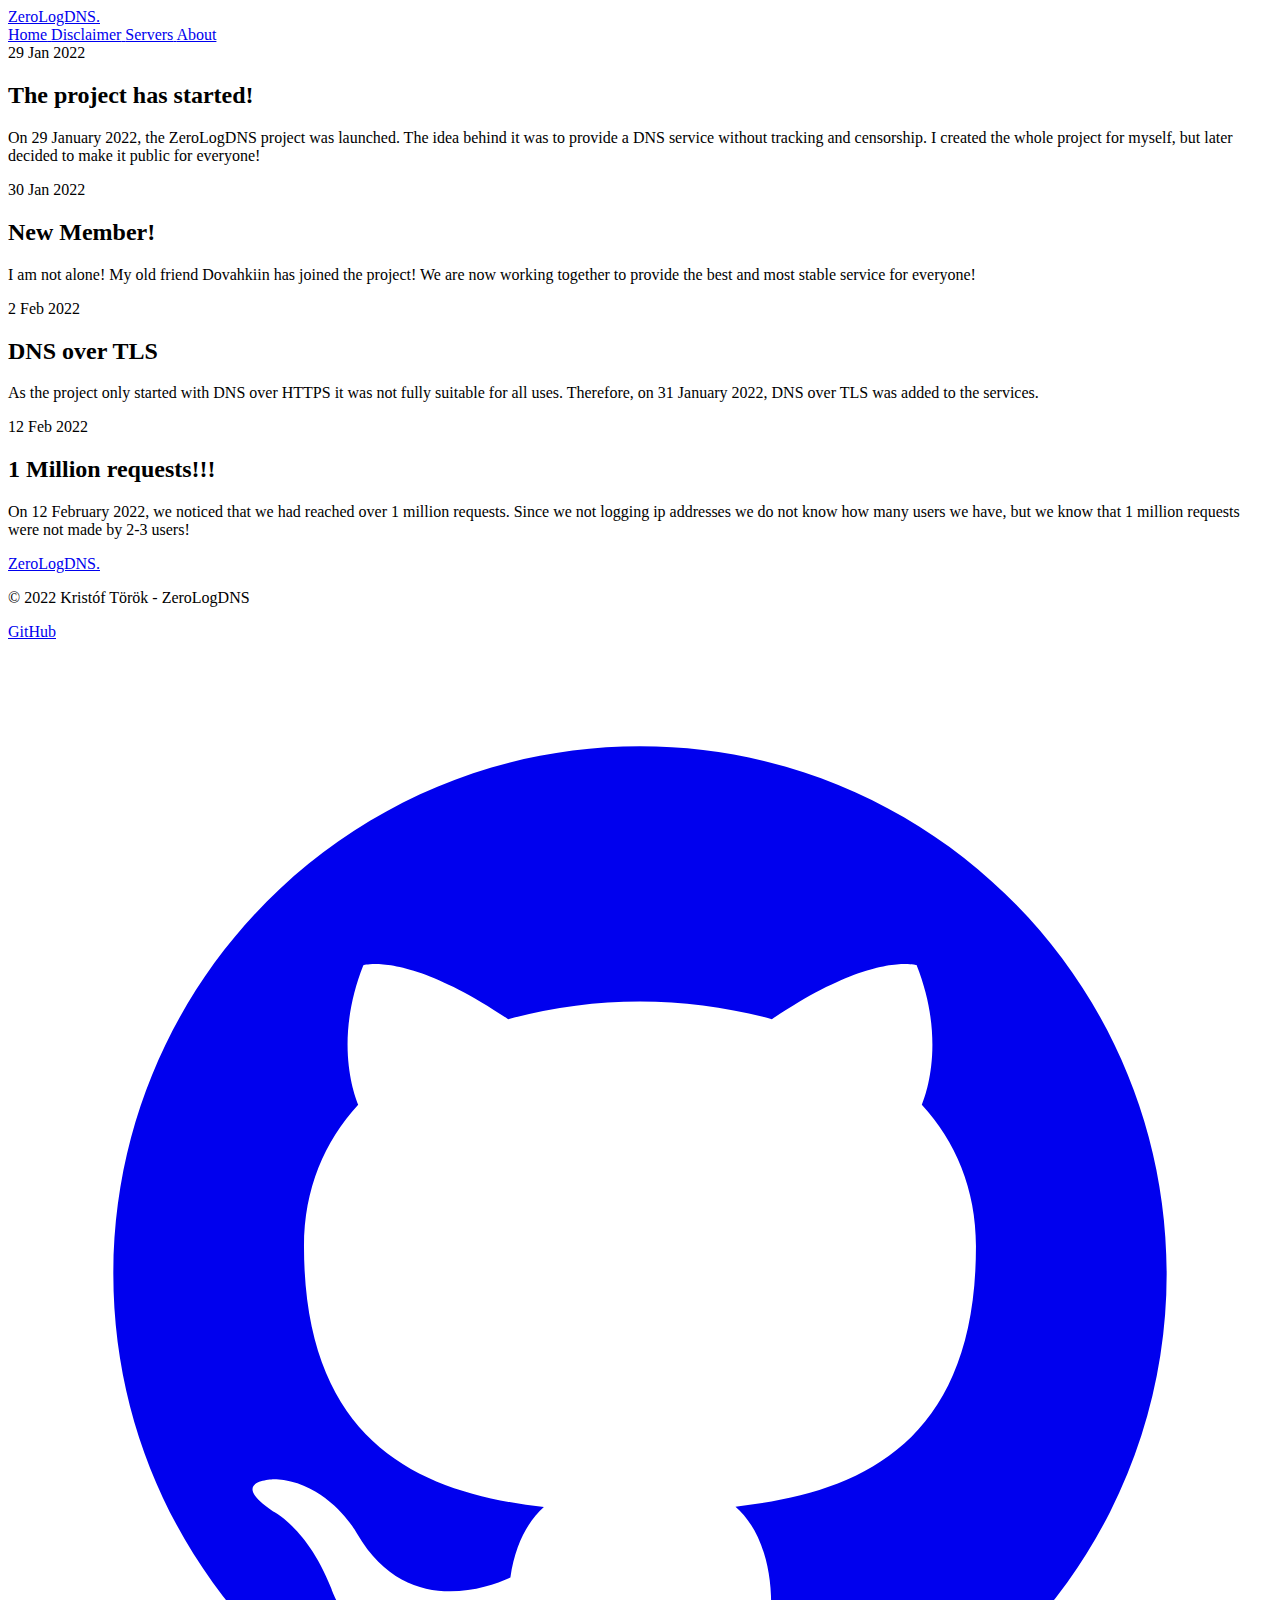
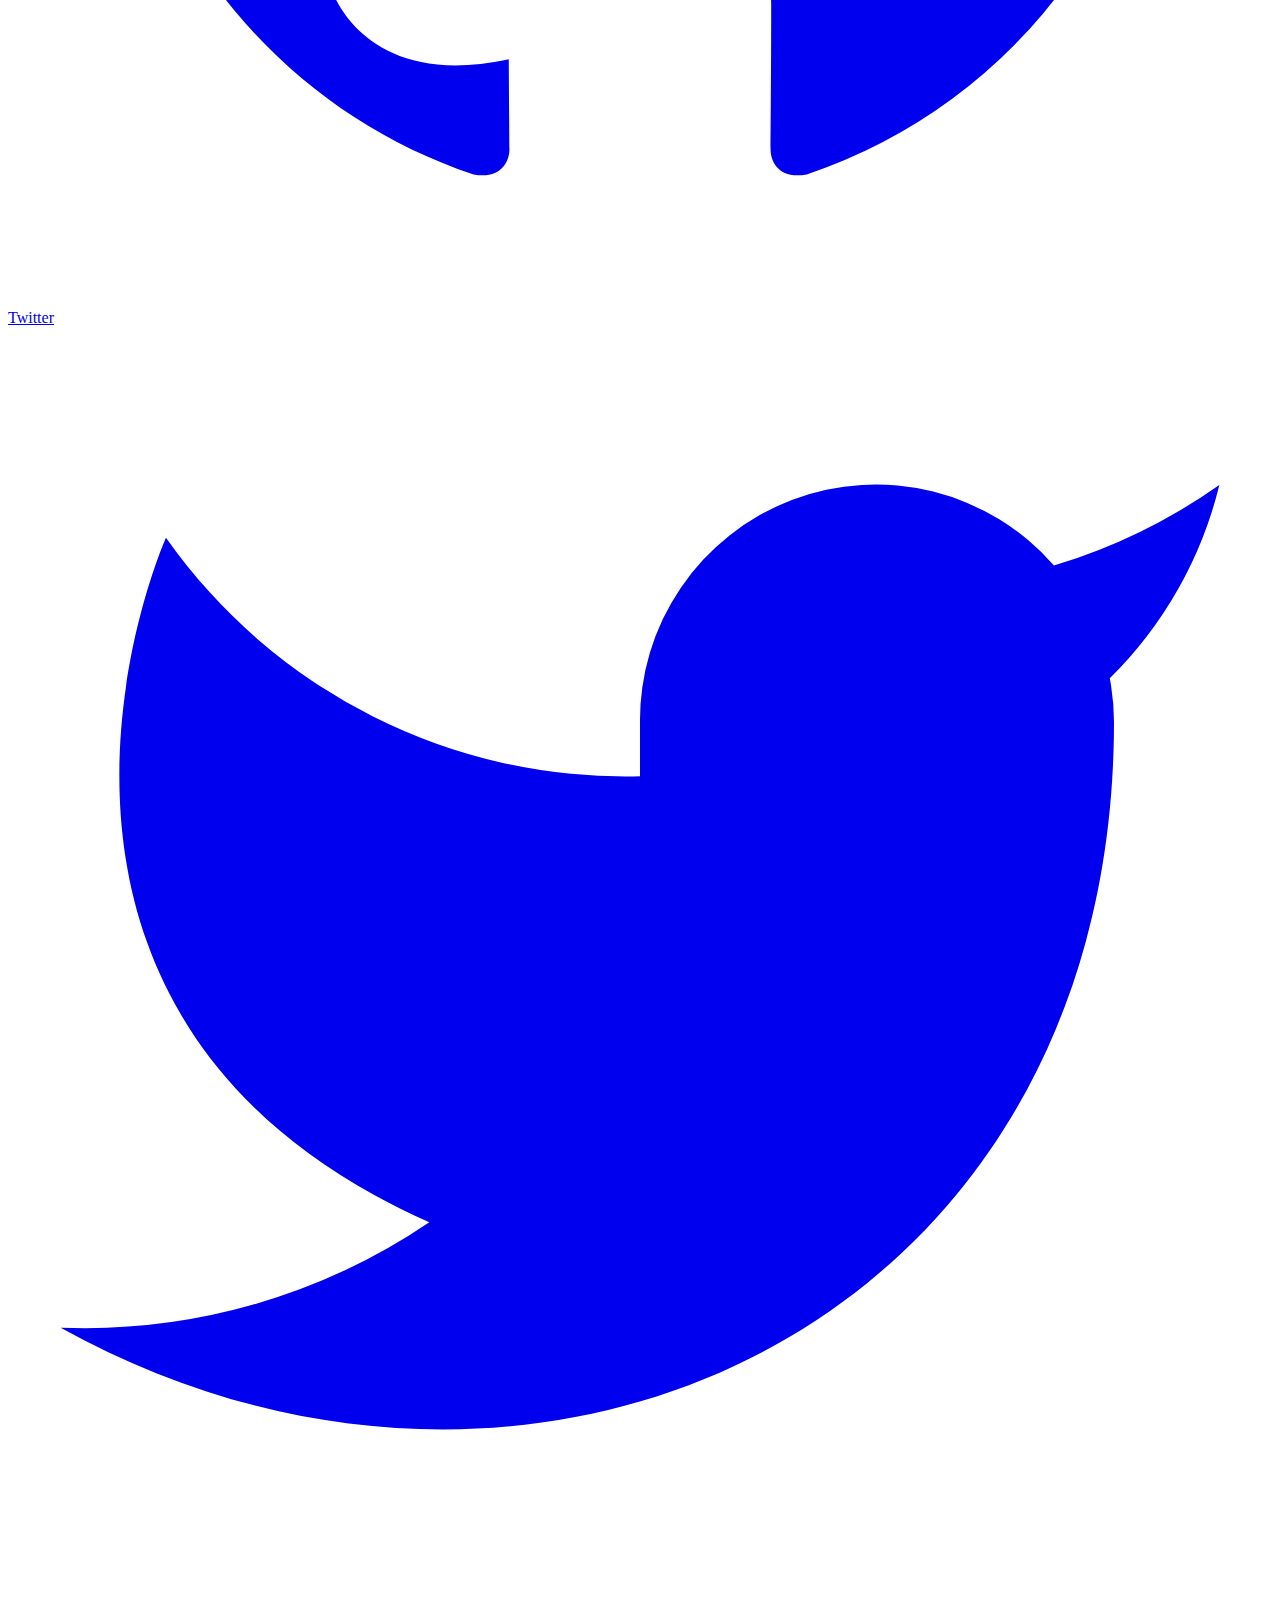
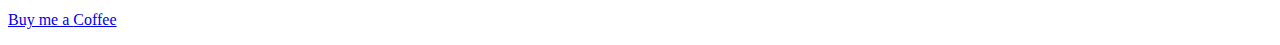
==== about/index.html @ b46fa1b1 "Add files via upload" ====
<!DOCTYPE html>
<html lang="en">
<head>
    <title>ZeroLogDNS - About</title>
    <meta charset="UTF-8" />
    <meta name="viewport" content="width=device-width, initial-scale=1.0">
    <meta name="title" content="ZeroLogDNS">
    <meta name="description" content="Our Story!">
    <meta name="keywords" content="DNS,Free,ZeroLog,ZeroDNS">
    <meta name="robots" content="index, follow">
    <meta http-equiv="Content-Type" content="text/html; charset=utf-8">
    <meta name="language" content="English">
    <meta name="revisit-after" content="7 days">
    <meta name="author" content="ZeroLogDNS">
    <meta property="og:image" content="https://zeroLogdns.com/static/images/zerologdns.webp">
    <meta property="og:image:type" content="image/webp">
    <meta property="og:image:width" content="1280" />
    <meta property="og:image:height" content="720" />
    <meta name="twitter:card" content="summary_large_image" />
    <meta name="twitter:title" content="ZeroLogDNS" />
    <meta name="twitter:description" content="Prevent your ISP From Sharing Your Personal Data! Use ZeroLogDNS for free with fast & secure technologies!" />
    <meta name="twitter:url" content="https://zerologdns.com" />
    <meta name="twitter:image" content="https://zeroLogdns.com/static/images/zerologdns.webp" />
    <meta name="twitter:site" content="@docta00" />
    <link rel="stylesheet" type="text/css" href="/static/css/font.css" media="all">
    <link rel="stylesheet" type="text/css" href="/static/css/tailwind.css" media="all">
    <link rel="stylesheet" type="text/css" href="/static/css/banner.css" media="all">
    <script type="application/ld+json">
        {
            "@context": "https://schema.org",
            "@type": "Article",
            "publisher": {  
                "@type": "Organization",
                "name": "ZeroLogDNS",
                "url": "https://zeroLogdns.com",
                "logo": {
                    "@type": "ImageObject",
                    "url": "https://zeroLogdns.com/static/images/zerologdns.webp"
                }
            },
            "headline": "ZeroLogDNS",
            "url": "https://zerologdns.com",
            "image": {
                "@type": "ImageObject",
                "url": "https://zeroLogdns.com/static/images/zerologdns.webp",
                "width": 1280,
                "height": 720
            },
            "keywords": "Logs, DNS, Free",
            "description": "Our Story!",
            "mainEntityOfPage": {
                "@type": "WebPage",
                "@id": "https://zerologdns.com"
            }
        }
    </script>
    <style>

        html {  
            overflow: scroll;
            overflow-x: hidden;
            scrollbar-width: none;
            -ms-overflow-style: none;
        }
        ::-webkit-scrollbar {
          display: none;
        }
    </style>
</head>
<body style="font-family: Alatsi">

<!-- navbar -->
<section class="relative w-full px-8 text-gray-700 bg-white body-font">
    <div class="container flex flex-col flex-wrap items-center justify-between py-5 mx-auto md:flex-row max-w-7xl">
        <a href="/" class="relative z-10 flex items-center w-auto text-2xl font-extrabold leading-none text-black select-none">ZeroLogDNS<span class="text-purple-500">.</span></a>

        <nav class="top-0 left-0 z-0 flex items-center justify-center w-full h-full py-5 -ml-0 space-x-5 text-base md:-ml-5 md:py-0 md:absolute">
            <a href="/" class="relative font-medium leading-6 text-gray-600 transition duration-150 ease-out hover:text-gray-900" x-data="{ hover: false }" @mouseenter="hover = true" @mouseleave="hover = false">
                <span class="block">Home</span>
                <span class="absolute bottom-0 left-0 inline-block w-full h-0.5 -mb-1 overflow-hidden">
                    <span x-show="hover" class="absolute inset-0 inline-block w-full h-1 h-full transform bg-gray-900" x-transition:enter="transition ease duration-200" x-transition:enter-start="scale-0" x-transition:enter-end="scale-100" x-transition:leave="transition ease-out duration-300" x-transition:leave-start="scale-100" x-transition:leave-end="scale-0" style="display: none;"></span>
                </span>
            </a>
            <a href="/disclaimer" class="relative font-medium leading-6 text-gray-600 transition duration-150 ease-out hover:text-gray-900" x-data="{ hover: false }" @mouseenter="hover = true" @mouseleave="hover = false">
                <span class="block">Disclaimer</span>
                <span class="absolute bottom-0 left-0 inline-block w-full h-0.5 -mb-1 overflow-hidden">
                    <span x-show="hover" class="absolute inset-0 inline-block w-full h-1 h-full transform bg-gray-900" x-transition:enter="transition ease duration-200" x-transition:enter-start="scale-0" x-transition:enter-end="scale-100" x-transition:leave="transition ease-out duration-300" x-transition:leave-start="scale-100" x-transition:leave-end="scale-0" style="display: none;"></span>
                </span>
            </a>
            <a href="/servers" class="relative font-medium leading-6 text-gray-600 transition duration-150 ease-out hover:text-gray-900" x-data="{ hover: false }" @mouseenter="hover = true" @mouseleave="hover = false">
                <span class="block">Servers</span>
                <span class="absolute bottom-0 left-0 inline-block w-full h-0.5 -mb-1 overflow-hidden">
                    <span x-show="hover" class="absolute inset-0 inline-block w-full h-1 h-full transform bg-gray-900" x-transition:enter="transition ease duration-200" x-transition:enter-start="scale-0" x-transition:enter-end="scale-100" x-transition:leave="transition ease-out duration-300" x-transition:leave-start="scale-100" x-transition:leave-end="scale-0" style="display: none;"></span>
                </span>
            </a>
            <a href="/about" class="relative font-medium leading-6 text-gray-600 transition duration-150 ease-out hover:text-gray-900" x-data="{ hover: false }" @mouseenter="hover = true" @mouseleave="hover = false">
                <span class="block">About</span>
                <span class="absolute bottom-0 left-0 inline-block w-full h-0.5 -mb-1 overflow-hidden">
                    <span x-show="hover" class="absolute inset-0 inline-block w-full h-1 h-full transform bg-gray-900" x-transition:enter="transition ease duration-200" x-transition:enter-start="scale-0" x-transition:enter-end="scale-100" x-transition:leave="transition ease-out duration-300" x-transition:leave-start="scale-100" x-transition:leave-end="scale-0" style="display: none;"></span>
                </span>
            </a>
        </nav>
    </div>
</section>

<!-- Tartalom -->
<section class="text-gray-600 body-font overflow-hidden">
    <div class="container px-5 py-24 mx-auto">
      <div class="-my-8 divide-y-2 divide-gray-100">
        <div class="py-8 flex flex-wrap md:flex-nowrap">
          <div class="md:w-64 md:mb-0 mb-6 flex-shrink-0 flex flex-col">
            <span class="mt-1 text-gray-500 text-sm">29 Jan 2022</span>
          </div>
          <div class="md:flex-grow">
            <h2 class="text-2xl font-medium text-gray-900 title-font mb-2">The project has started!</h2>
            <p class="leading-relaxed">On 29 January 2022, the ZeroLogDNS project was launched. The idea behind it was to provide a DNS service without tracking and censorship. I created the whole project for myself, but later decided to make it public for everyone!</p>
          </div>
        </div>
        <div class="py-8 flex flex-wrap md:flex-nowrap">
          <div class="md:w-64 md:mb-0 mb-6 flex-shrink-0 flex flex-col">
            <span class="mt-1 text-gray-500 text-sm">30 Jan 2022</span>
          </div>
          <div class="md:flex-grow">
            <h2 class="text-2xl font-medium text-gray-900 title-font mb-2">New Member!</h2>
            <p class="leading-relaxed">I am not alone! My old friend Dovahkiin has joined the project! We are now working together to provide the best and most stable service for everyone! </p>
          </div>
        </div>
        <div class="py-8 flex flex-wrap md:flex-nowrap">
          <div class="md:w-64 md:mb-0 mb-6 flex-shrink-0 flex flex-col">
            <span class="text-sm text-gray-500">2 Feb 2022</span>
          </div>
          <div class="md:flex-grow">
            <h2 class="text-2xl font-medium text-gray-900 title-font mb-2">DNS over TLS</h2>
            <p class="leading-relaxed">As the project only started with DNS over HTTPS it was not fully suitable for all uses. Therefore, on 31 January 2022, DNS over TLS was added to the services.</p>
          </div>
        </div>
        <div class="py-8 flex flex-wrap md:flex-nowrap">
            <div class="md:w-64 md:mb-0 mb-6 flex-shrink-0 flex flex-col">
              <span class="mt-1 text-gray-500 text-sm">12 Feb 2022</span>
            </div>
            <div class="md:flex-grow">
              <h2 class="text-2xl font-medium text-gray-900 title-font mb-2">1 Million requests!!!</h2>
              <p class="leading-relaxed">On 12 February 2022, we noticed that we had reached over 1 million requests. Since we not logging ip addresses we do not know how many users we have, but we know that 1 million requests were not made by 2-3 users! </p>
            </div>
          </div>
      </div>
    </div>
  </section>

<!-- Footer -->
<section class="text-gray-700 bg-white body-font">
    <div class="container flex flex-col items-center px-8 py-8 mx-auto max-w-7xl sm:flex-row">
        <a href="/" class="text-xl font-black leading-none text-gray-900 select-none logo">ZeroLogDNS<span class="text-purple-500">.</span></a>
        <p class="mt-4 text-sm text-gray-600 sm:ml-4 sm:pl-4 sm:border-l sm:border-gray-200 sm:mt-0">© 2022 Kristóf Török - ZeroLogDNS</p>
        <span class="inline-flex justify-center mt-4 space-x-5 sm:ml-auto sm:mt-0 sm:justify-start">


            <a href="https://github.com/ZeroLogDNS" class="text-gray-400 hover:text-gray-500">
                <span class="sr-only">GitHub</span>
                <svg class="w-6 h-6" fill="currentColor" viewBox="0 0 24 24" aria-hidden="true">
                    <path fill-rule="evenodd" d="M12 2C6.477 2 2 6.484 2 12.017c0 4.425 2.865 8.18 6.839 9.504.5.092.682-.217.682-.483 0-.237-.008-.868-.013-1.703-2.782.605-3.369-1.343-3.369-1.343-.454-1.158-1.11-1.466-1.11-1.466-.908-.62.069-.608.069-.608 1.003.07 1.531 1.032 1.531 1.032.892 1.53 2.341 1.088 2.91.832.092-.647.35-1.088.636-1.338-2.22-.253-4.555-1.113-4.555-4.951 0-1.093.39-1.988 1.029-2.688-.103-.253-.446-1.272.098-2.65 0 0 .84-.27 2.75 1.026A9.564 9.564 0 0112 6.844c.85.004 1.705.115 2.504.337 1.909-1.296 2.747-1.027 2.747-1.027.546 1.379.202 2.398.1 2.651.64.7 1.028 1.595 1.028 2.688 0 3.848-2.339 4.695-4.566 4.943.359.309.678.92.678 1.855 0 1.338-.012 2.419-.012 2.747 0 .268.18.58.688.482A10.019 10.019 0 0022 12.017C22 6.484 17.522 2 12 2z" clip-rule="evenodd"></path>
                </svg>
            </a>
            <a href="https://twitter.com/zerologdns" class="text-gray-400 hover:text-gray-500">
                <span class="sr-only">Twitter</span>
                <svg class="w-6 h-6" fill="currentColor" viewBox="0 0 24 24" aria-hidden="true">
                    <path fill-rule="evenodd" d="M23 3a10.9 10.9 0 01-3.14 1.53 4.48 4.48 0 00-7.86 3v1A10.66 10.66 0 013 4s-4 9 5 13a11.64 11.64 0 01-7 2c9 5 20 0 20-11.5a4.5 4.5 0 00-.08-.83A7.72 7.72 0 0023 3z"> clip-rule="evenodd"></path>
                </svg>
            </a>
        </span>

        <p class="mt-4 text-base text-gray-700 sm:ml-4 sm:pl-5 sm:border-l sm:border-gray-200 sm:mt-0"><a href="https://www.buymeacoffee.com/zerologdns"> Buy me a <a class="text-yellow-500" href="https://www.buymeacoffee.com/zerologdns">Coffee</a> </a></p>
    </div>
</section>

<!-- Alpinejs -->
<script src="/static/js/alpine.js"></script>
<script src="/static/js/banner.js"></script>
<script data-goatcounter="https://goat.zerologdns.com/count" async src="//goat.zerologdns.com/count.js"></script>
</body>
</html>
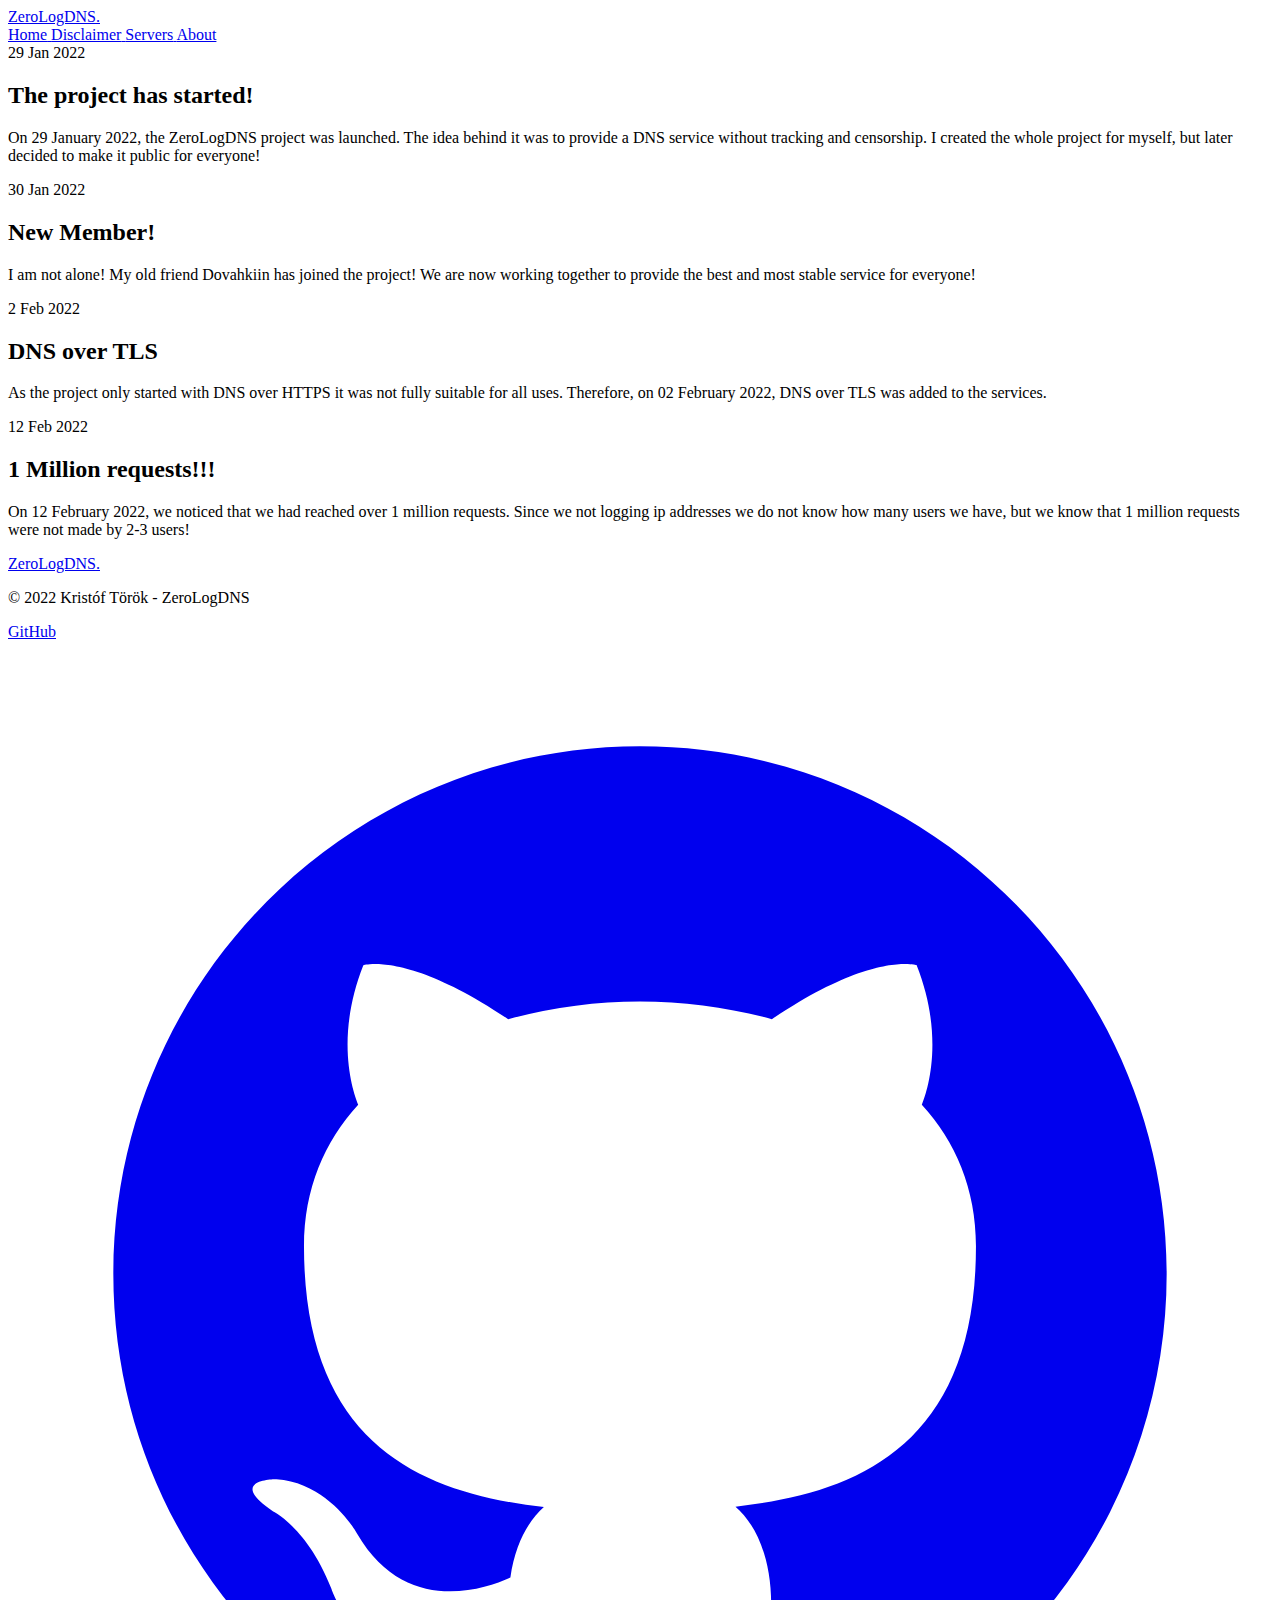
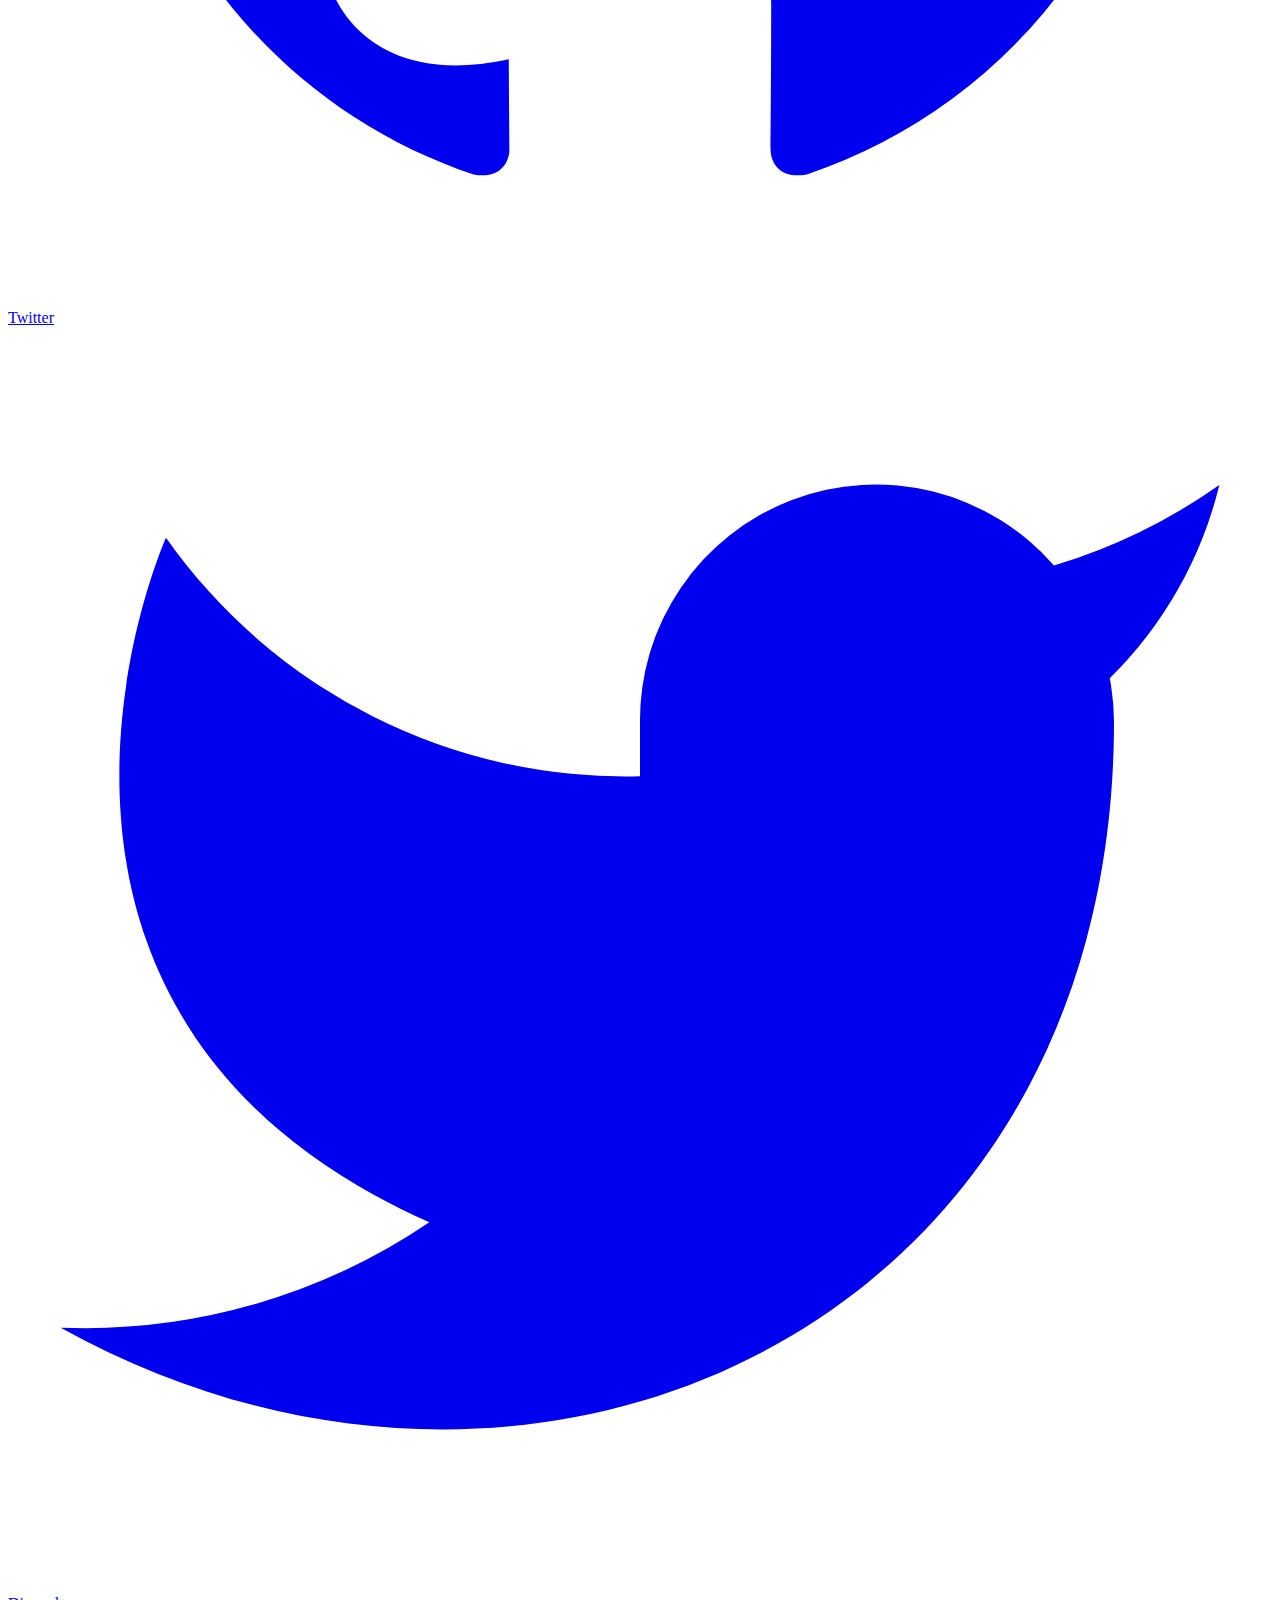
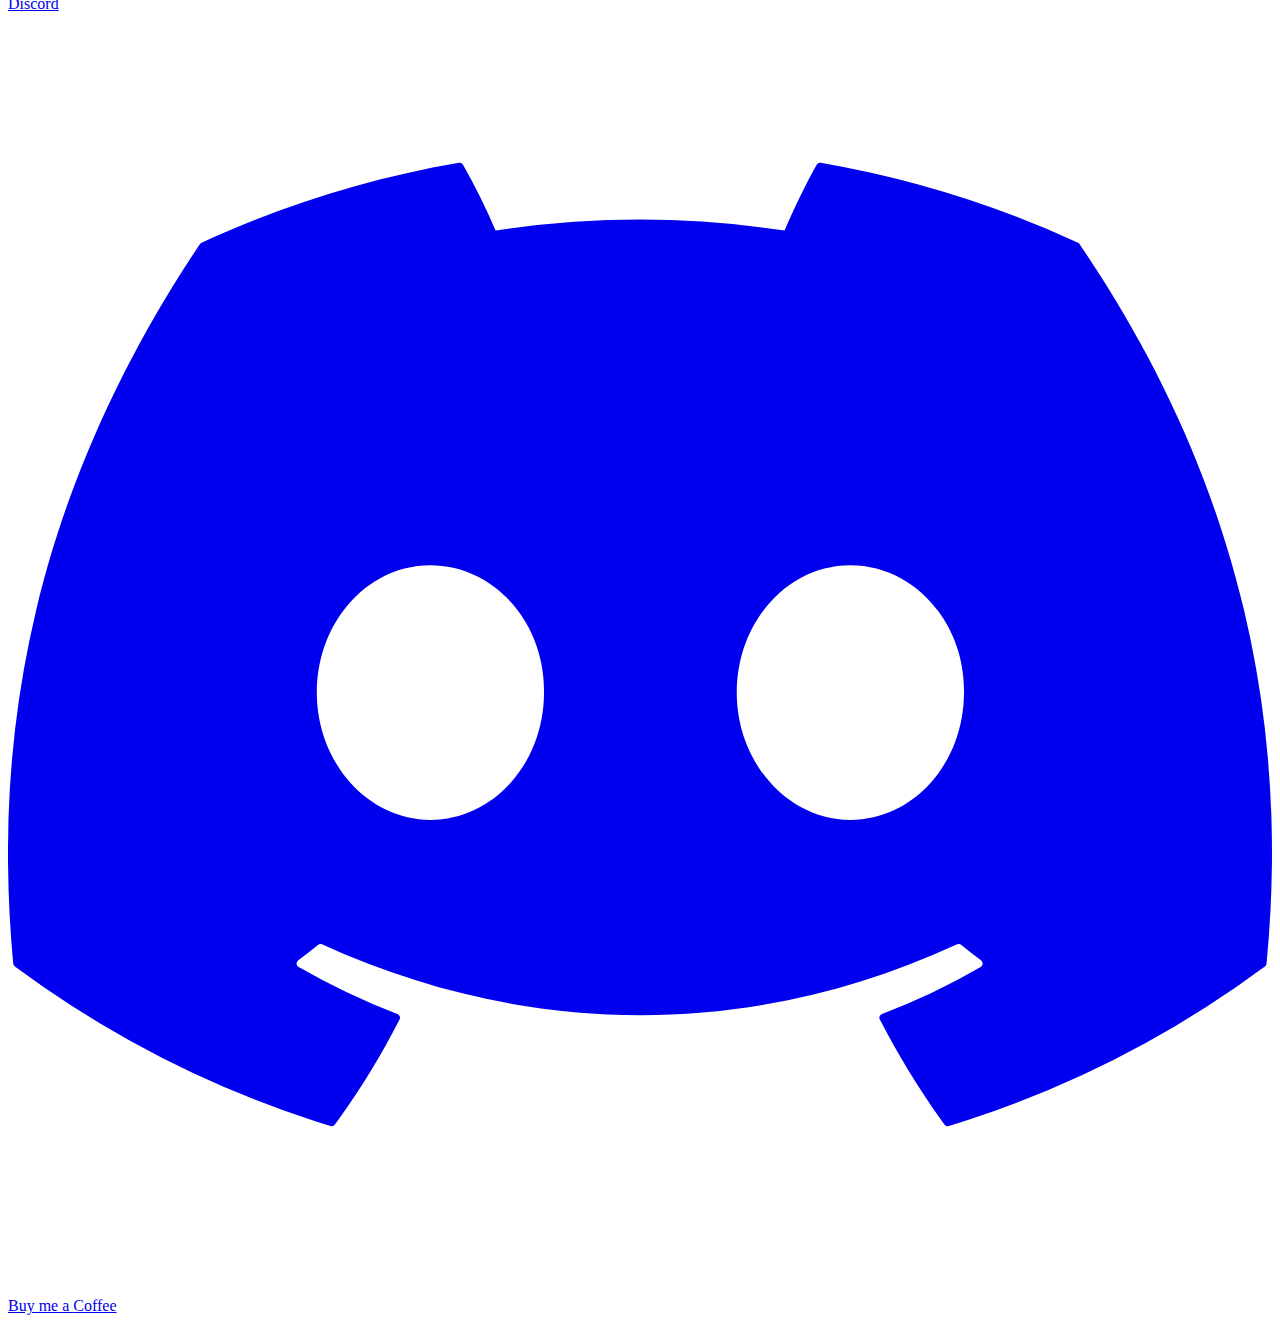
==== commit 0c8c6882: "Add files via upload" ====
--- a/about/index.html
+++ b/about/index.html
@@ -18,13 +18,12 @@
     <meta property="og:image:height" content="720" />
     <meta name="twitter:card" content="summary_large_image" />
     <meta name="twitter:title" content="ZeroLogDNS" />
-    <meta name="twitter:description" content="Prevent your ISP From Sharing Your Personal Data! Use ZeroLogDNS for free with fast & secure technologies!" />
+    <meta name="twitter:description" content="Our Story!" />
     <meta name="twitter:url" content="https://zerologdns.com" />
     <meta name="twitter:image" content="https://zeroLogdns.com/static/images/zerologdns.webp" />
-    <meta name="twitter:site" content="@docta00" />
+    <meta name="twitter:site" content="@zerologdns" />
     <link rel="stylesheet" type="text/css" href="/static/css/font.css" media="all">
     <link rel="stylesheet" type="text/css" href="/static/css/tailwind.css" media="all">
-    <link rel="stylesheet" type="text/css" href="/static/css/banner.css" media="all">
     <script type="application/ld+json">
         {
             "@context": "https://schema.org",
@@ -131,7 +130,7 @@
           </div>
           <div class="md:flex-grow">
             <h2 class="text-2xl font-medium text-gray-900 title-font mb-2">DNS over TLS</h2>
-            <p class="leading-relaxed">As the project only started with DNS over HTTPS it was not fully suitable for all uses. Therefore, on 31 January 2022, DNS over TLS was added to the services.</p>
+            <p class="leading-relaxed">As the project only started with DNS over HTTPS it was not fully suitable for all uses. Therefore, on 02 February 2022, DNS over TLS was added to the services.</p>
           </div>
         </div>
         <div class="py-8 flex flex-wrap md:flex-nowrap">
@@ -149,33 +148,39 @@
 
 <!-- Footer -->
 <section class="text-gray-700 bg-white body-font">
-    <div class="container flex flex-col items-center px-8 py-8 mx-auto max-w-7xl sm:flex-row">
-        <a href="/" class="text-xl font-black leading-none text-gray-900 select-none logo">ZeroLogDNS<span class="text-purple-500">.</span></a>
-        <p class="mt-4 text-sm text-gray-600 sm:ml-4 sm:pl-4 sm:border-l sm:border-gray-200 sm:mt-0">© 2022 Kristóf Török - ZeroLogDNS</p>
-        <span class="inline-flex justify-center mt-4 space-x-5 sm:ml-auto sm:mt-0 sm:justify-start">
+  <div class="container flex flex-col items-center px-8 py-8 mx-auto max-w-7xl sm:flex-row">
+      <a href="/" class="text-xl font-black leading-none text-gray-900 select-none logo">ZeroLogDNS<span class="text-purple-500">.</span></a>
+      <p class="mt-4 text-sm text-gray-600 sm:ml-4 sm:pl-4 sm:border-l sm:border-gray-200 sm:mt-0">© 2022 Kristóf Török - ZeroLogDNS</p>
+      <span class="inline-flex justify-center mt-4 space-x-5 sm:ml-auto sm:mt-0 sm:justify-start">
 
 
-            <a href="https://github.com/ZeroLogDNS" class="text-gray-400 hover:text-gray-500">
-                <span class="sr-only">GitHub</span>
-                <svg class="w-6 h-6" fill="currentColor" viewBox="0 0 24 24" aria-hidden="true">
-                    <path fill-rule="evenodd" d="M12 2C6.477 2 2 6.484 2 12.017c0 4.425 2.865 8.18 6.839 9.504.5.092.682-.217.682-.483 0-.237-.008-.868-.013-1.703-2.782.605-3.369-1.343-3.369-1.343-.454-1.158-1.11-1.466-1.11-1.466-.908-.62.069-.608.069-.608 1.003.07 1.531 1.032 1.531 1.032.892 1.53 2.341 1.088 2.91.832.092-.647.35-1.088.636-1.338-2.22-.253-4.555-1.113-4.555-4.951 0-1.093.39-1.988 1.029-2.688-.103-.253-.446-1.272.098-2.65 0 0 .84-.27 2.75 1.026A9.564 9.564 0 0112 6.844c.85.004 1.705.115 2.504.337 1.909-1.296 2.747-1.027 2.747-1.027.546 1.379.202 2.398.1 2.651.64.7 1.028 1.595 1.028 2.688 0 3.848-2.339 4.695-4.566 4.943.359.309.678.92.678 1.855 0 1.338-.012 2.419-.012 2.747 0 .268.18.58.688.482A10.019 10.019 0 0022 12.017C22 6.484 17.522 2 12 2z" clip-rule="evenodd"></path>
-                </svg>
-            </a>
-            <a href="https://twitter.com/zerologdns" class="text-gray-400 hover:text-gray-500">
-                <span class="sr-only">Twitter</span>
-                <svg class="w-6 h-6" fill="currentColor" viewBox="0 0 24 24" aria-hidden="true">
-                    <path fill-rule="evenodd" d="M23 3a10.9 10.9 0 01-3.14 1.53 4.48 4.48 0 00-7.86 3v1A10.66 10.66 0 013 4s-4 9 5 13a11.64 11.64 0 01-7 2c9 5 20 0 20-11.5a4.5 4.5 0 00-.08-.83A7.72 7.72 0 0023 3z"> clip-rule="evenodd"></path>
-                </svg>
-            </a>
-        </span>
+          <a href="https://github.com/ZeroLogDNS" class="text-gray-400 hover:text-gray-500">
+              <span class="sr-only">GitHub</span>
+              <svg class="w-6 h-6" fill="currentColor" viewBox="0 0 24 24" aria-hidden="true">
+                  <path fill-rule="evenodd" d="M12 2C6.477 2 2 6.484 2 12.017c0 4.425 2.865 8.18 6.839 9.504.5.092.682-.217.682-.483 0-.237-.008-.868-.013-1.703-2.782.605-3.369-1.343-3.369-1.343-.454-1.158-1.11-1.466-1.11-1.466-.908-.62.069-.608.069-.608 1.003.07 1.531 1.032 1.531 1.032.892 1.53 2.341 1.088 2.91.832.092-.647.35-1.088.636-1.338-2.22-.253-4.555-1.113-4.555-4.951 0-1.093.39-1.988 1.029-2.688-.103-.253-.446-1.272.098-2.65 0 0 .84-.27 2.75 1.026A9.564 9.564 0 0112 6.844c.85.004 1.705.115 2.504.337 1.909-1.296 2.747-1.027 2.747-1.027.546 1.379.202 2.398.1 2.651.64.7 1.028 1.595 1.028 2.688 0 3.848-2.339 4.695-4.566 4.943.359.309.678.92.678 1.855 0 1.338-.012 2.419-.012 2.747 0 .268.18.58.688.482A10.019 10.019 0 0022 12.017C22 6.484 17.522 2 12 2z" clip-rule="evenodd"></path>
+              </svg>
+          </a>
+          <a href="https://twitter.com/zerologdns" class="text-gray-400 hover:text-gray-500">
+              <span class="sr-only">Twitter</span>
+              <svg class="w-6 h-6" fill="currentColor" viewBox="0 0 24 24" aria-hidden="true">
+                  <path fill-rule="evenodd" d="M23 3a10.9 10.9 0 01-3.14 1.53 4.48 4.48 0 00-7.86 3v1A10.66 10.66 0 013 4s-4 9 5 13a11.64 11.64 0 01-7 2c9 5 20 0 20-11.5a4.5 4.5 0 00-.08-.83A7.72 7.72 0 0023 3z" clip-rule="evenodd"></path>
+              </svg>
+          </a>
+          <a href="https://zerologdns.com/discord" class="text-gray-400 hover:text-gray-500">
+              <span class="sr-only">Discord</span>
+              <svg class="w-6 h-6" fill="currentColor" viewBox="0 0 16 16" aria-hidden="true">
+                  <path fill-rule="evenodd" d="M13.545 2.907a13.227 13.227 0 0 0-3.257-1.011.05.05 0 0 0-.052.025c-.141.25-.297.577-.406.833a12.19 12.19 0 0 0-3.658 0 8.258 8.258 0 0 0-.412-.833.051.051 0 0 0-.052-.025c-1.125.194-2.22.534-3.257 1.011a.041.041 0 0 0-.021.018C.356 6.024-.213 9.047.066 12.032c.001.014.01.028.021.037a13.276 13.276 0 0 0 3.995 2.02.05.05 0 0 0 .056-.019c.308-.42.582-.863.818-1.329a.05.05 0 0 0-.01-.059.051.051 0 0 0-.018-.011 8.875 8.875 0 0 1-1.248-.595.05.05 0 0 1-.02-.066.051.051 0 0 1 .015-.019c.084-.063.168-.129.248-.195a.05.05 0 0 1 .051-.007c2.619 1.196 5.454 1.196 8.041 0a.052.052 0 0 1 .053.007c.08.066.164.132.248.195a.051.051 0 0 1-.004.085 8.254 8.254 0 0 1-1.249.594.05.05 0 0 0-.03.03.052.052 0 0 0 .003.041c.24.465.515.909.817 1.329a.05.05 0 0 0 .056.019 13.235 13.235 0 0 0 4.001-2.02.049.049 0 0 0 .021-.037c.334-3.451-.559-6.449-2.366-9.106a.034.034 0 0 0-.02-.019Zm-8.198 7.307c-.789 0-1.438-.724-1.438-1.612 0-.889.637-1.613 1.438-1.613.807 0 1.45.73 1.438 1.613 0 .888-.637 1.612-1.438 1.612Zm5.316 0c-.788 0-1.438-.724-1.438-1.612 0-.889.637-1.613 1.438-1.613.807 0 1.451.73 1.438 1.613 0 .888-.631 1.612-1.438 1.612Z"  clip-rule="evenodd"></path>
+              </svg>
+          </a>
+          
+      </span>
 
-        <p class="mt-4 text-base text-gray-700 sm:ml-4 sm:pl-5 sm:border-l sm:border-gray-200 sm:mt-0"><a href="https://www.buymeacoffee.com/zerologdns"> Buy me a <a class="text-yellow-500" href="https://www.buymeacoffee.com/zerologdns">Coffee</a> </a></p>
-    </div>
+      <p class="mt-4 text-base text-gray-700 sm:ml-4 sm:pl-5 sm:border-l sm:border-gray-200 sm:mt-0"><a href="https://www.buymeacoffee.com/zerologdns"> Buy me a <a class="text-yellow-500" href="https://www.buymeacoffee.com/zerologdns">Coffee</a> </a></p>
+  </div>
 </section>
 
 <!-- Alpinejs -->
 <script src="/static/js/alpine.js"></script>
-<script src="/static/js/banner.js"></script>
 <script data-goatcounter="https://goat.zerologdns.com/count" async src="//goat.zerologdns.com/count.js"></script>
 </body>
 </html>
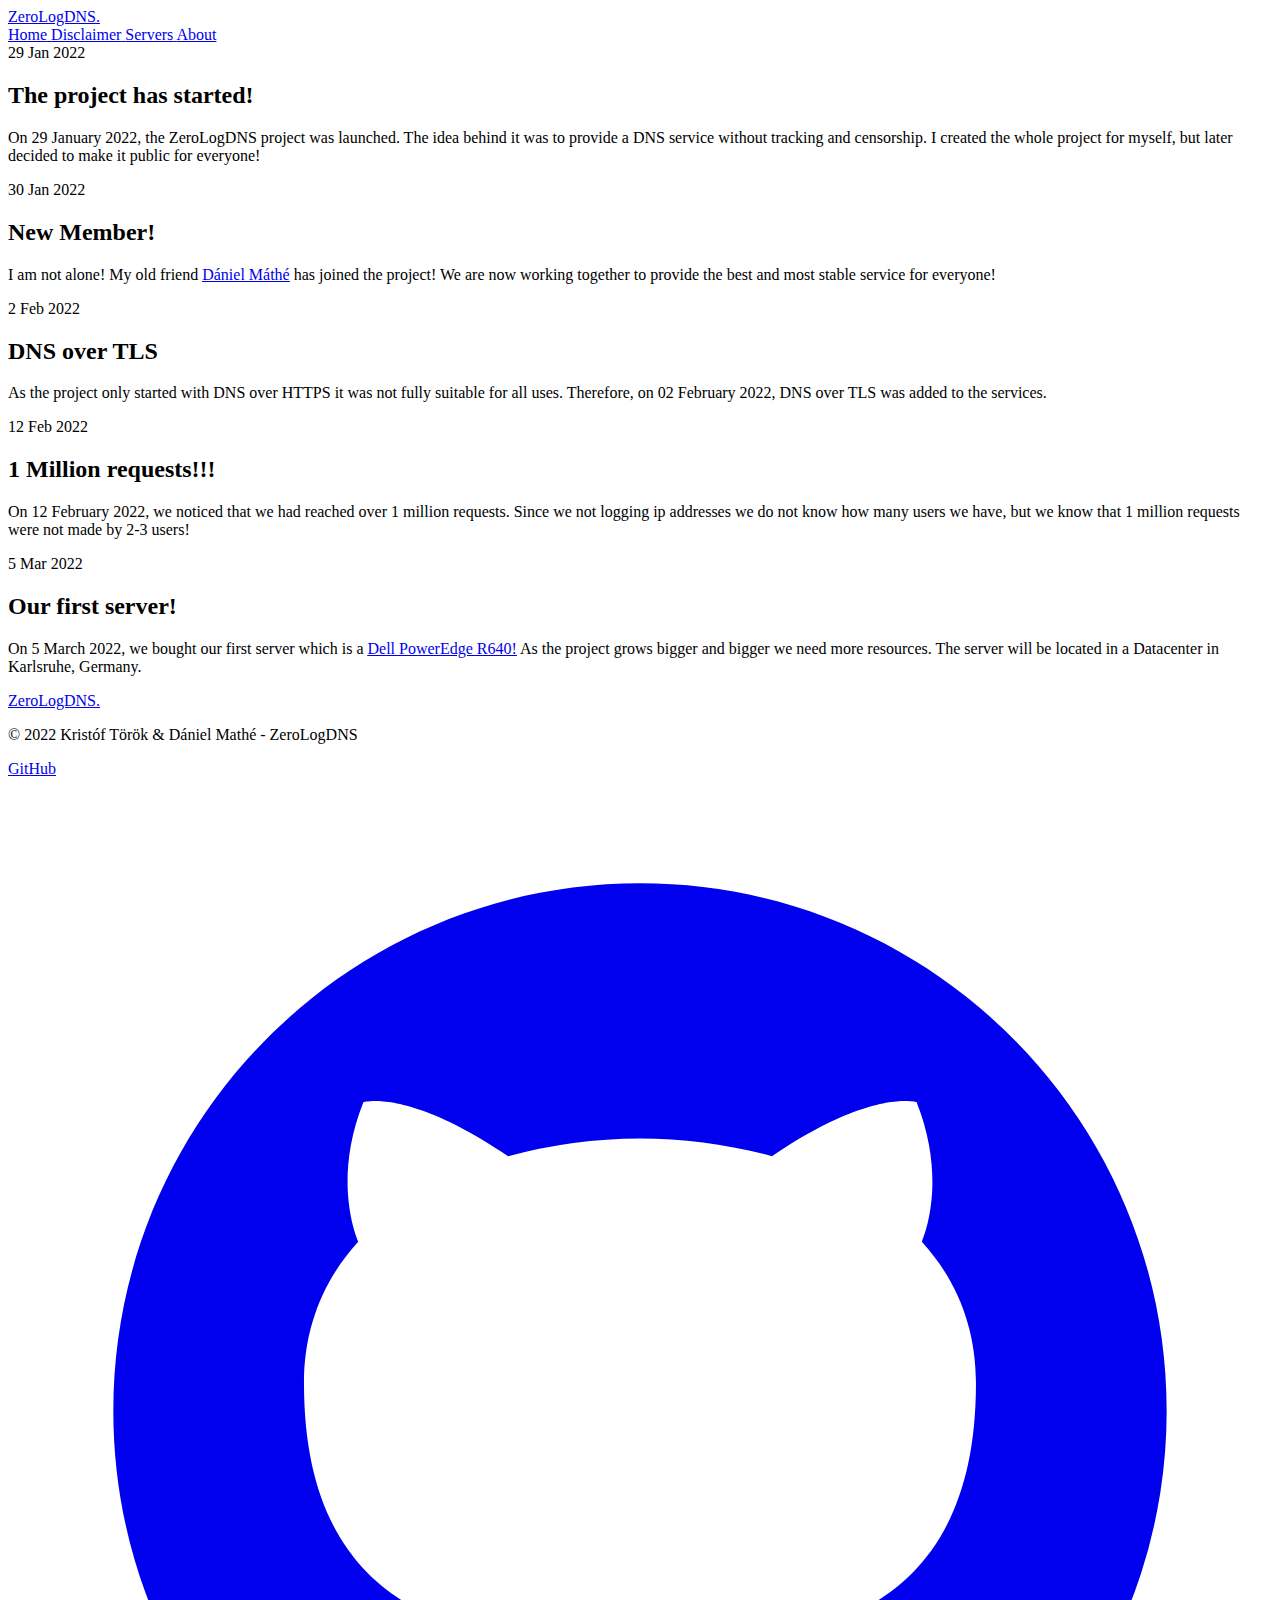
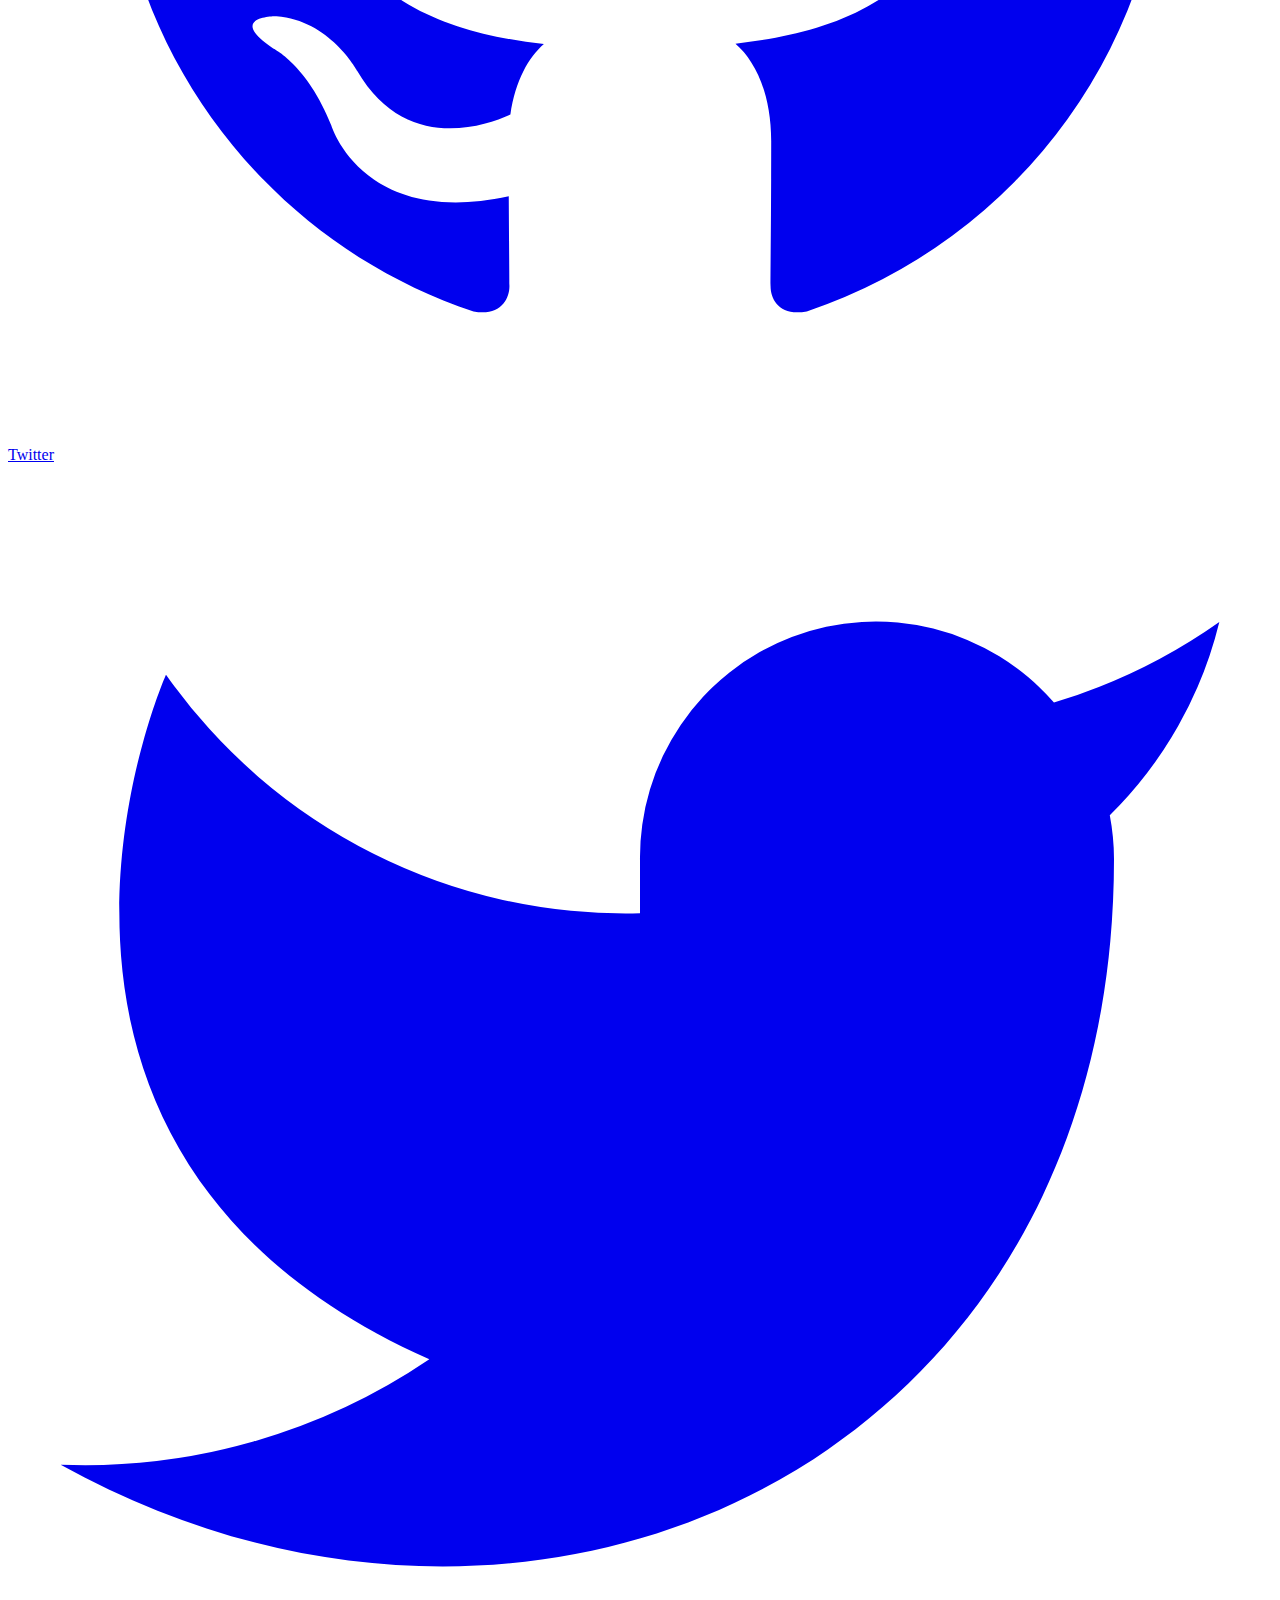
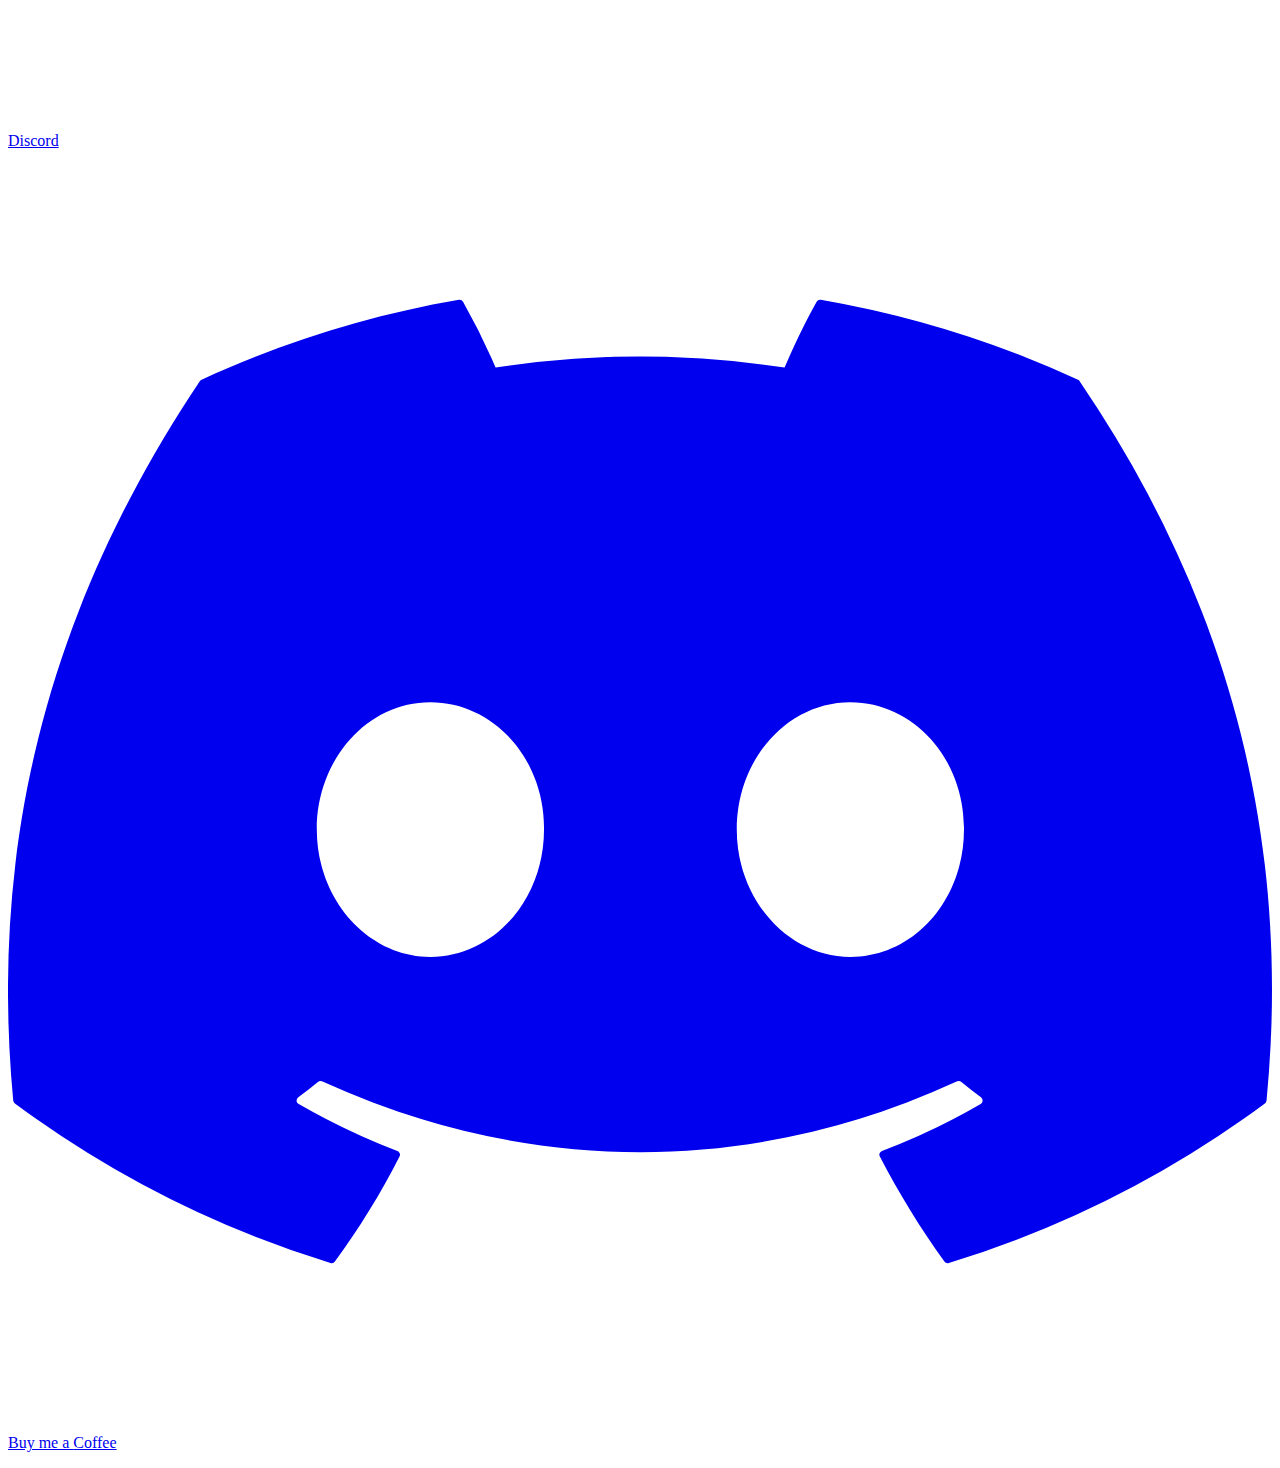
==== commit 51c4e824: "Update index.html" ====
--- a/about/index.html
+++ b/about/index.html
@@ -5,12 +5,12 @@
     <meta charset="UTF-8" />
     <meta name="viewport" content="width=device-width, initial-scale=1.0">
     <meta name="title" content="ZeroLogDNS">
-    <meta name="description" content="Our Story!">
-    <meta name="keywords" content="DNS,Free,ZeroLog,ZeroDNS">
+    <meta name="description" content="Read our short Story!">
+    <meta name="keywords" content="DNS,Free,ZeroLog,ZeroDNS,Zero,Logs,NoLog,Story">
     <meta name="robots" content="index, follow">
     <meta http-equiv="Content-Type" content="text/html; charset=utf-8">
     <meta name="language" content="English">
-    <meta name="revisit-after" content="7 days">
+    <meta name="revisit-after" content="2 days">
     <meta name="author" content="ZeroLogDNS">
     <meta property="og:image" content="https://zeroLogdns.com/static/images/zerologdns.webp">
     <meta property="og:image:type" content="image/webp">
@@ -46,7 +46,7 @@
                 "height": 720
             },
             "keywords": "Logs, DNS, Free",
-            "description": "Our Story!",
+            "description": "Read our short Story!",
             "mainEntityOfPage": {
                 "@type": "WebPage",
                 "@id": "https://zerologdns.com"
@@ -121,7 +121,7 @@
           </div>
           <div class="md:flex-grow">
             <h2 class="text-2xl font-medium text-gray-900 title-font mb-2">New Member!</h2>
-            <p class="leading-relaxed">I am not alone! My old friend Dovahkiin has joined the project! We are now working together to provide the best and most stable service for everyone! </p>
+            <p class="leading-relaxed">I am not alone! My old friend <a href="https://bitlords.hu"><u>Dániel Máthé</u></a> has joined the project! We are now working together to provide the best and most stable service for everyone! </p>
           </div>
         </div>
         <div class="py-8 flex flex-wrap md:flex-nowrap">
@@ -142,6 +142,15 @@
               <p class="leading-relaxed">On 12 February 2022, we noticed that we had reached over 1 million requests. Since we not logging ip addresses we do not know how many users we have, but we know that 1 million requests were not made by 2-3 users! </p>
             </div>
           </div>
+          <div class="py-8 flex flex-wrap md:flex-nowrap">
+            <div class="md:w-64 md:mb-0 mb-6 flex-shrink-0 flex flex-col">
+              <span class="mt-1 text-gray-500 text-sm">5 Mar 2022</span>
+            </div>
+            <div class="md:flex-grow">
+              <h2 class="text-2xl font-medium text-gray-900 title-font mb-2">Our first server!</h2>
+              <p class="leading-relaxed">On 5 March 2022, we bought our first server which is a <a href="https://www.dell.com/en-us/work/shop/productdetailstxn/poweredge-r640"><u>Dell PowerEdge R640!</u></a> As the project grows bigger and bigger we need more resources. The server will be located in a Datacenter in Karlsruhe, Germany.</p>
+            </div>
+          </div>
       </div>
     </div>
   </section>
@@ -150,7 +159,7 @@
 <section class="text-gray-700 bg-white body-font">
   <div class="container flex flex-col items-center px-8 py-8 mx-auto max-w-7xl sm:flex-row">
       <a href="/" class="text-xl font-black leading-none text-gray-900 select-none logo">ZeroLogDNS<span class="text-purple-500">.</span></a>
-      <p class="mt-4 text-sm text-gray-600 sm:ml-4 sm:pl-4 sm:border-l sm:border-gray-200 sm:mt-0">© 2022 Kristóf Török - ZeroLogDNS</p>
+      <p class="mt-4 text-sm text-gray-600 sm:ml-4 sm:pl-4 sm:border-l sm:border-gray-200 sm:mt-0">© 2022 Kristóf Török & Dániel Mathé - ZeroLogDNS</p>
       <span class="inline-flex justify-center mt-4 space-x-5 sm:ml-auto sm:mt-0 sm:justify-start">
 
 
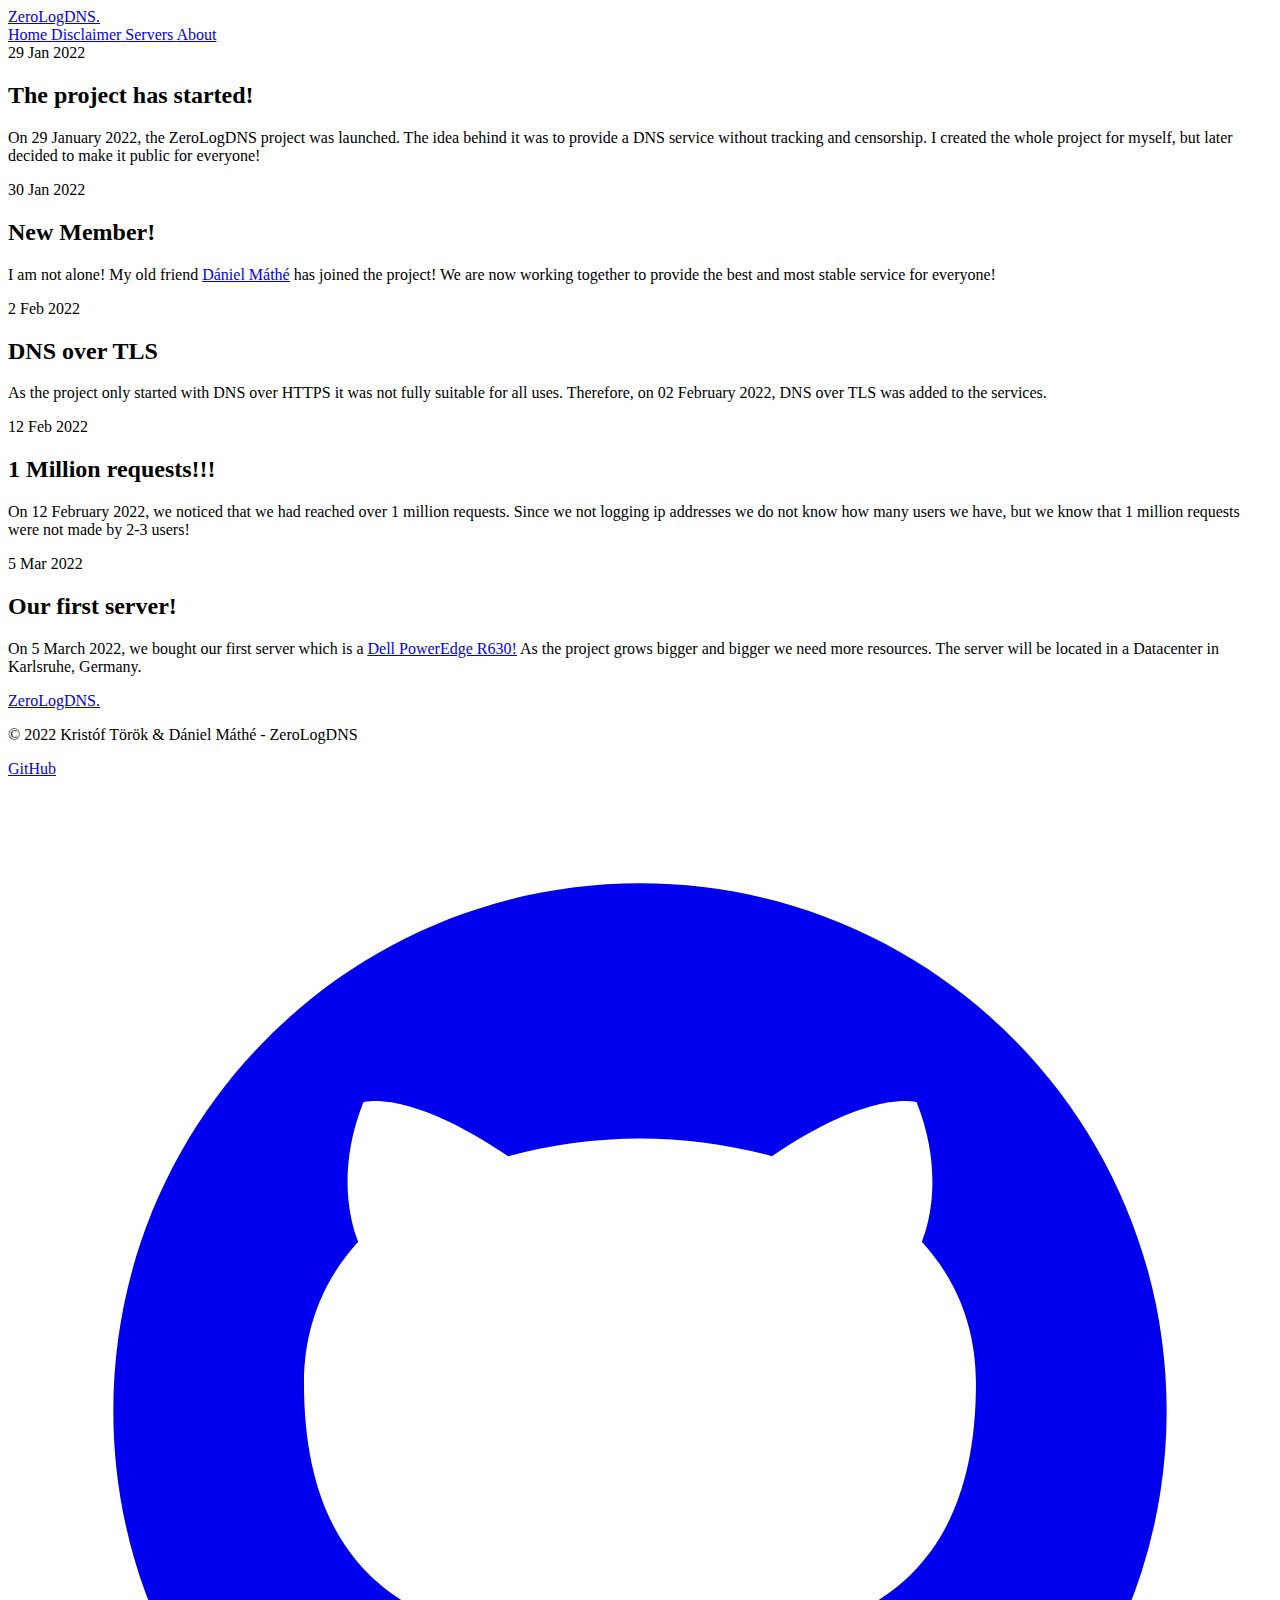
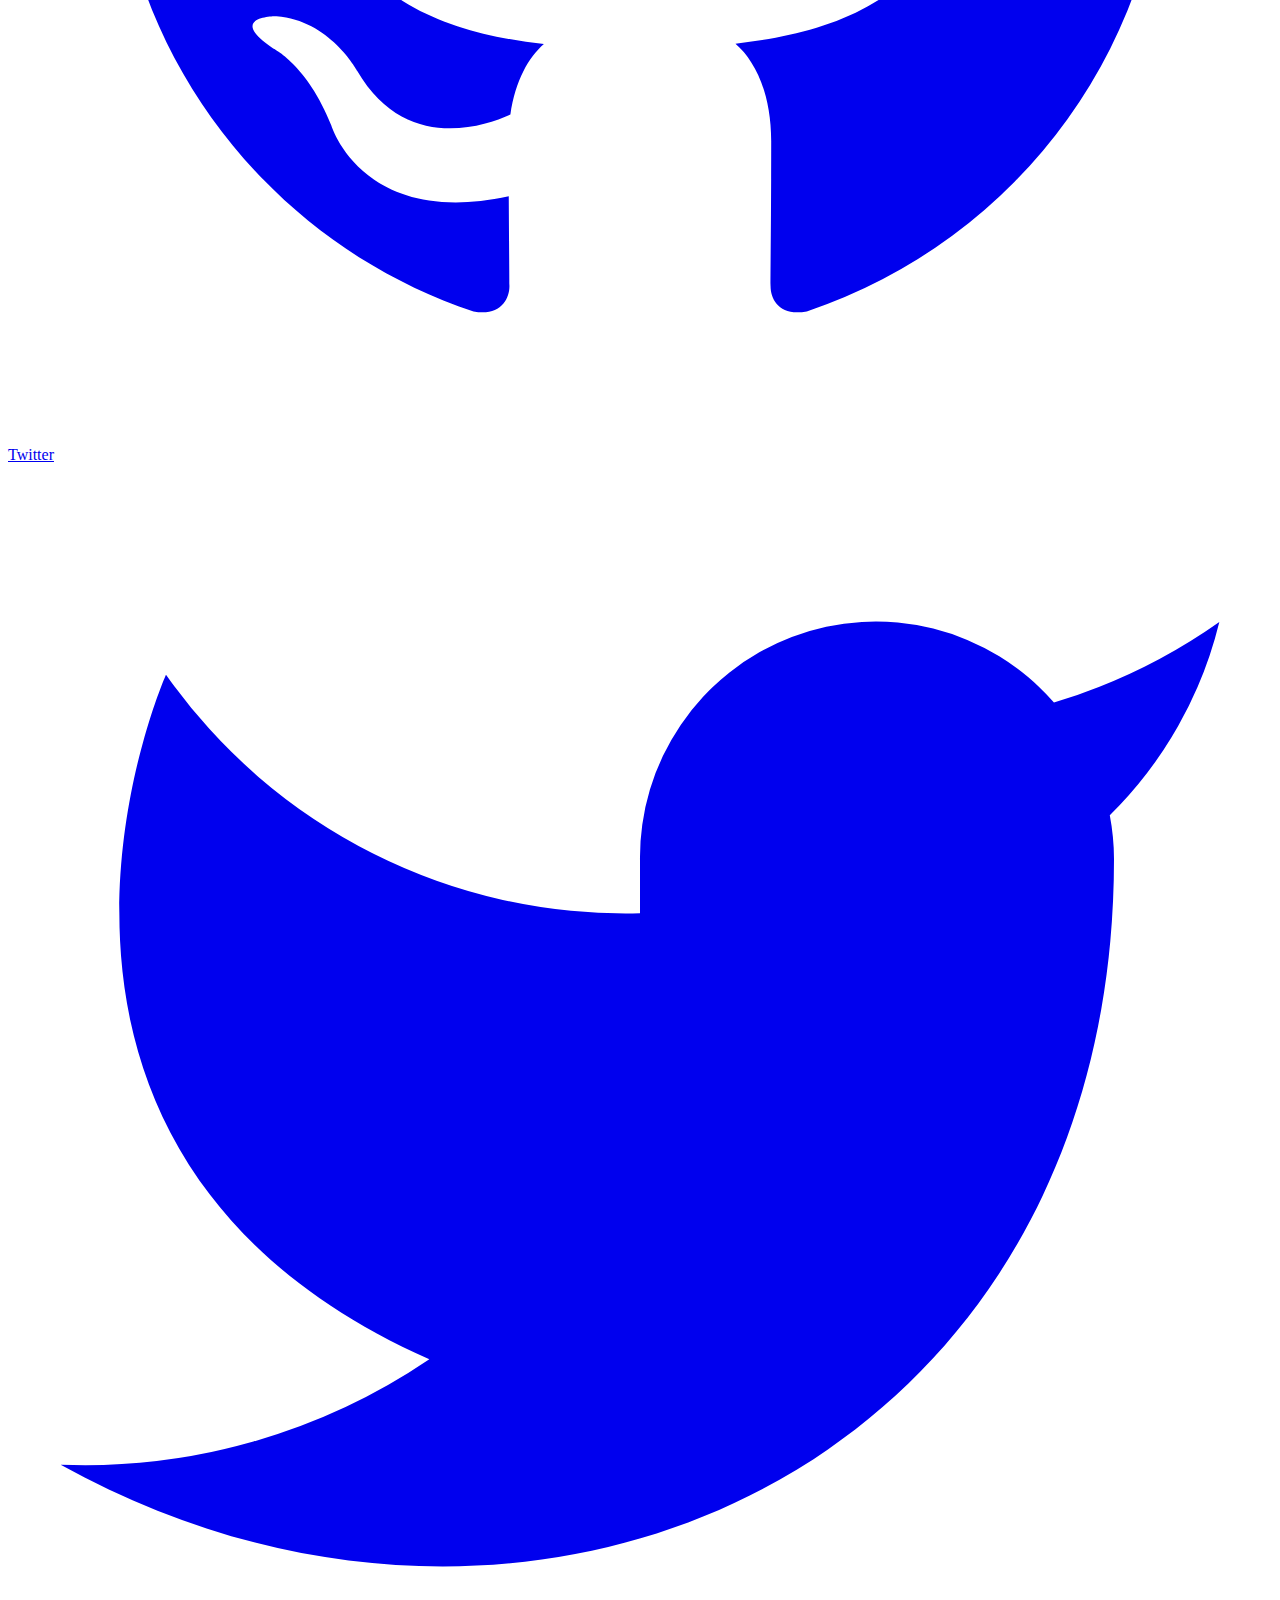
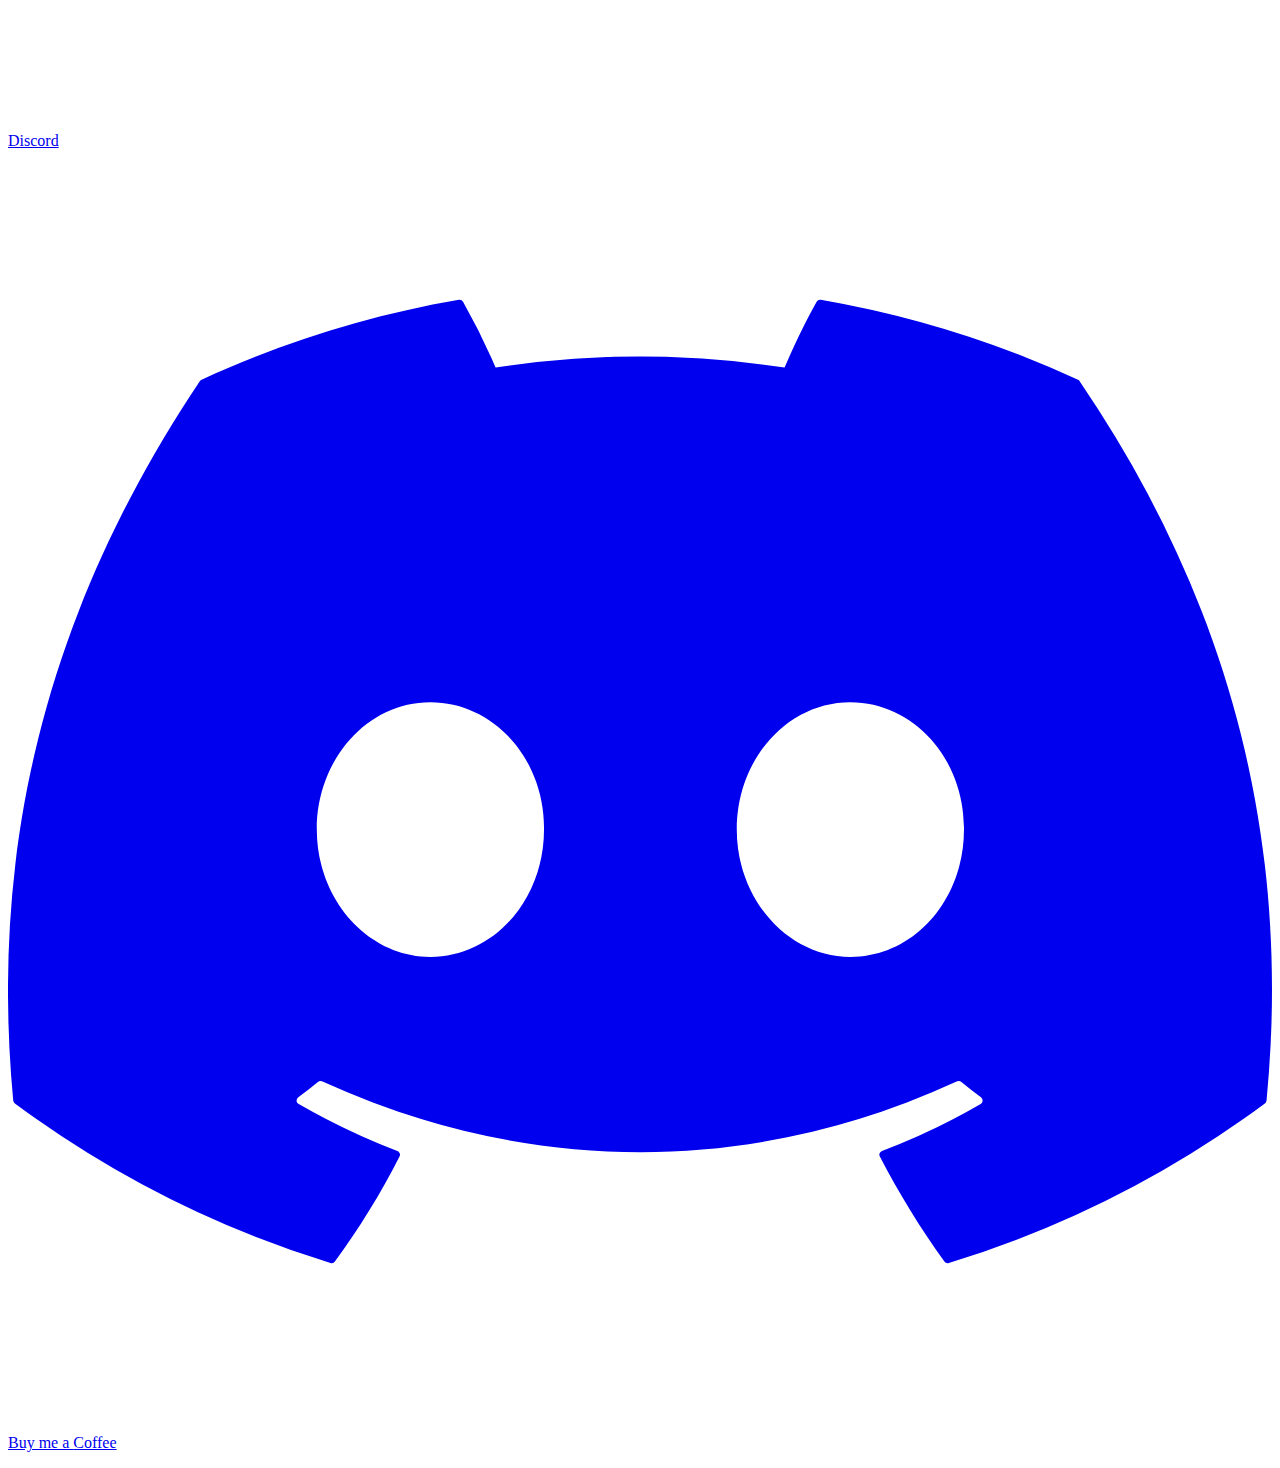
==== commit 71ec8fe9: "Update index.html" ====
--- a/about/index.html
+++ b/about/index.html
@@ -148,7 +148,7 @@
             </div>
             <div class="md:flex-grow">
               <h2 class="text-2xl font-medium text-gray-900 title-font mb-2">Our first server!</h2>
-              <p class="leading-relaxed">On 5 March 2022, we bought our first server which is a <a href="https://www.dell.com/en-us/work/shop/productdetailstxn/poweredge-r640"><u>Dell PowerEdge R640!</u></a> As the project grows bigger and bigger we need more resources. The server will be located in a Datacenter in Karlsruhe, Germany.</p>
+              <p class="leading-relaxed">On 5 March 2022, we bought our first server which is a <a href="https://www.dell.com/en-us/work/shop/productdetailstxn/poweredge-r630"><u>Dell PowerEdge R630!</u></a> As the project grows bigger and bigger we need more resources. The server will be located in a Datacenter in Karlsruhe, Germany.</p>
             </div>
           </div>
       </div>
@@ -159,7 +159,7 @@
 <section class="text-gray-700 bg-white body-font">
   <div class="container flex flex-col items-center px-8 py-8 mx-auto max-w-7xl sm:flex-row">
       <a href="/" class="text-xl font-black leading-none text-gray-900 select-none logo">ZeroLogDNS<span class="text-purple-500">.</span></a>
-      <p class="mt-4 text-sm text-gray-600 sm:ml-4 sm:pl-4 sm:border-l sm:border-gray-200 sm:mt-0">© 2022 Kristóf Török & Dániel Mathé - ZeroLogDNS</p>
+      <p class="mt-4 text-sm text-gray-600 sm:ml-4 sm:pl-4 sm:border-l sm:border-gray-200 sm:mt-0">© 2022 Kristóf Török & Dániel Máthé - ZeroLogDNS</p>
       <span class="inline-flex justify-center mt-4 space-x-5 sm:ml-auto sm:mt-0 sm:justify-start">
 
 
